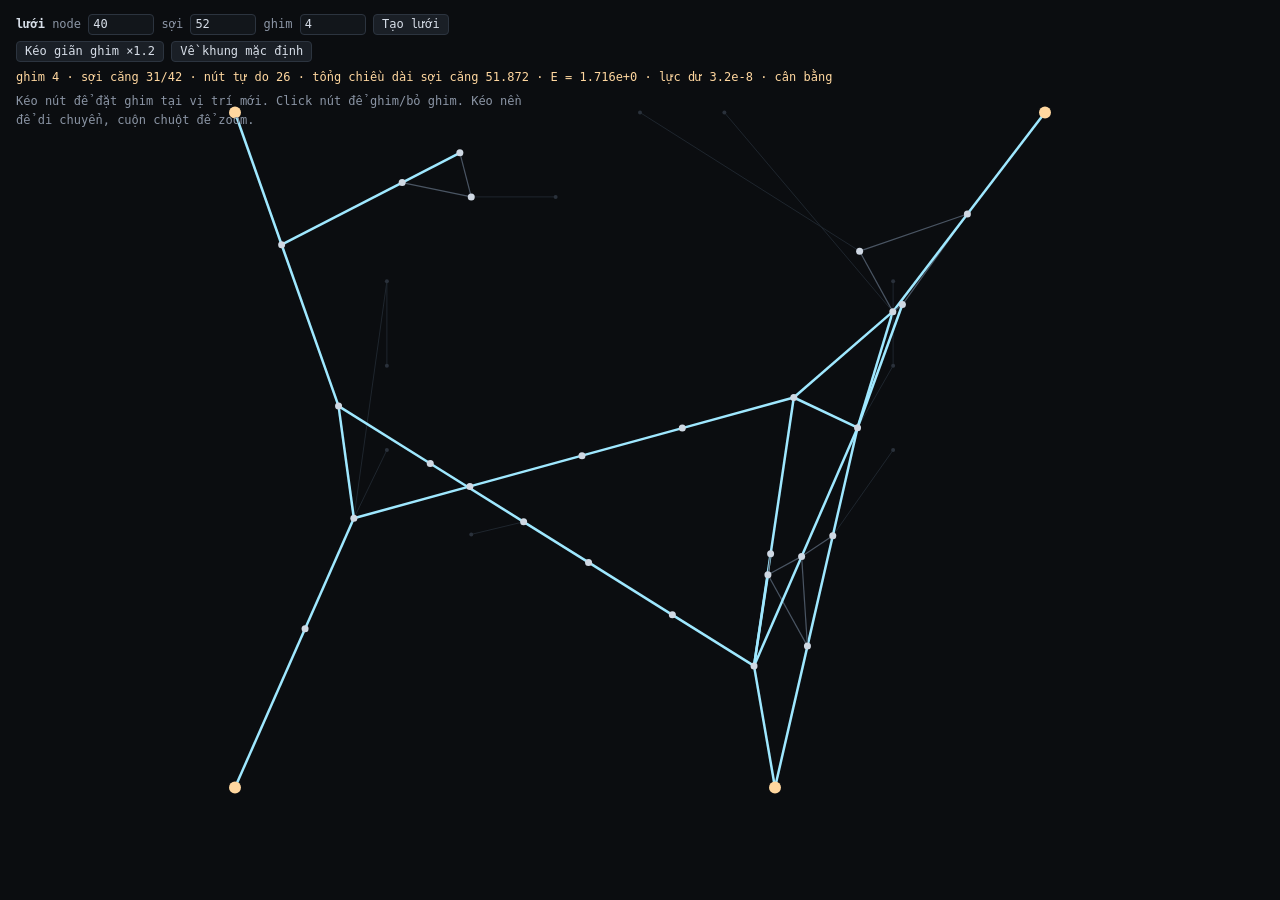
==== tension-net/index.html @ d691d6d1 "Add tension-net: rope network under tension, no gravity New standalone project (tension-net/): - cor" ====
<!doctype html>
<html lang="vi">
<head>
<meta charset="utf-8">
<meta name="viewport" content="width=device-width,initial-scale=1">
<title>Tension Net</title>
<style>
  html, body { margin: 0; height: 100%; background: #0b0d10; overflow: hidden; }
  canvas { display: block; touch-action: none; cursor: grab; }
  canvas.dragging { cursor: grabbing; }
  #hud {
    position: fixed; top: 14px; left: 16px;
    font: 12px/1.6 ui-monospace, SFMono-Regular, Menlo, monospace;
    color: #8b95a5; user-select: none;
  }
  #hud b { color: #d7dee8; font-weight: 600; }
  #hud input {
    font: inherit; width: 56px; color: #d7dee8; background: #12161b;
    border: 1px solid #2c343f; border-radius: 4px; padding: 0 4px;
  }
  #hud button {
    font: inherit; color: #d7dee8; background: #1a1f26;
    border: 1px solid #2c343f; border-radius: 4px; padding: 0 8px; cursor: pointer;
  }
  #row { margin-top: 6px; }
  #info { color: #ffd79f; margin-top: 6px; }
  #hint { color: #8b95a5; margin-top: 4px; max-width: 520px; white-space: normal; }
</style>
</head>
<body>
<canvas id="c"></canvas>
<div id="hud">
  <div><b>lưới</b> node <input id="n" type="number" min="2" max="200" value="40">
    sợi <input id="m" type="number" min="1" max="400" value="52">
    ghim <input id="p" type="number" min="2" max="200" value="4">
    <button id="gen">Tạo lưới</button></div>
  <div id="row"><button id="pull">Kéo giãn ghim ×1.2</button>
    <button id="view">Về khung mặc định</button></div>
  <div id="info"></div>
  <div id="hint">Kéo nút để đặt ghim tại vị trí mới. Click nút để ghim/bỏ ghim. Kéo nền để di chuyển, cuộn chuột để zoom.</div>
</div>
<script src="core.js"></script>
<script src="app.js"></script>
</body>
</html>
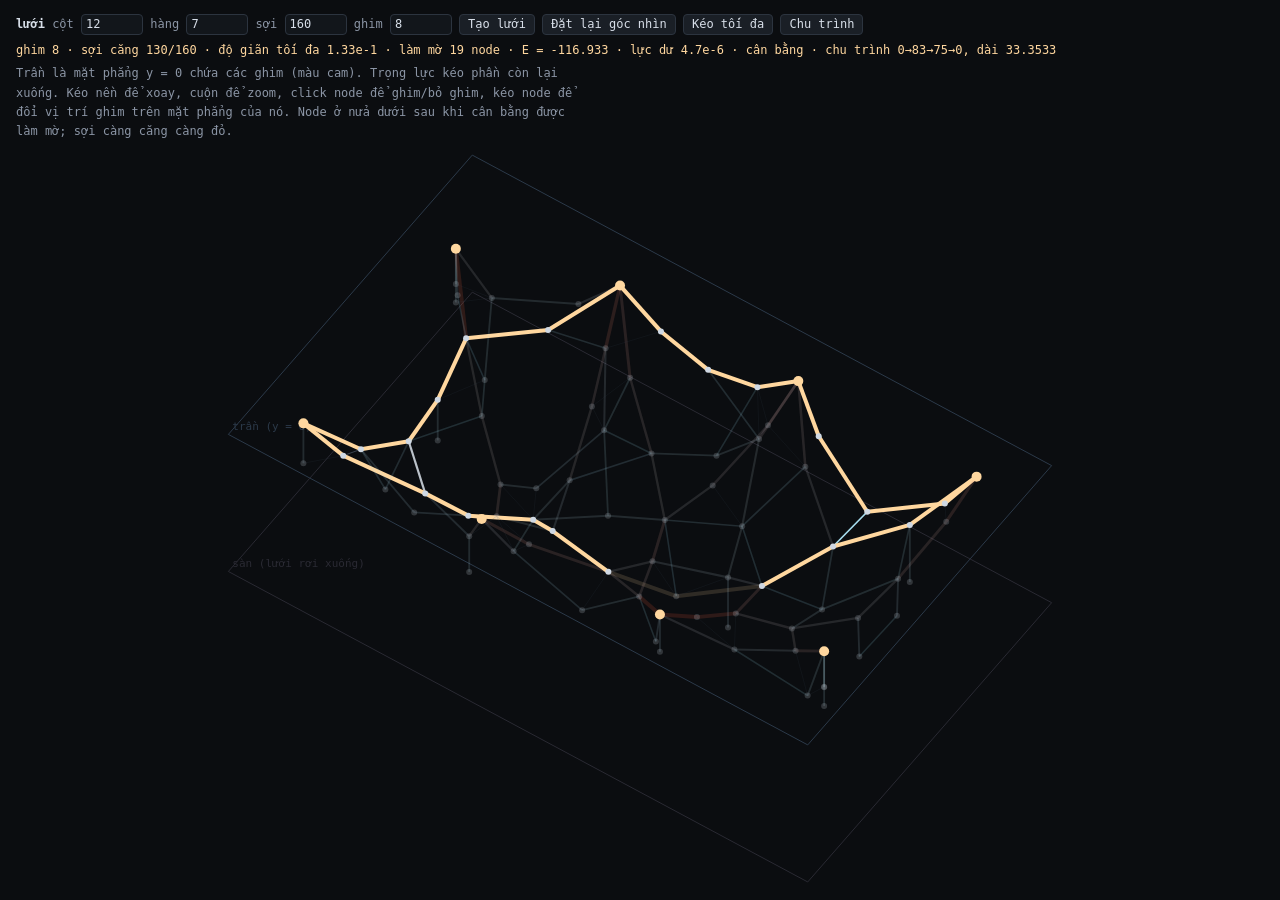
==== commit d5c9d3eb: "tension-net: 3D gravity sheet, max pull, cycle through pins - Gravity sheet: pins on ceiling y=0, fr" ====
--- a/tension-net/index.html
+++ b/tension-net/index.html
@@ -3,7 +3,7 @@
 <head>
 <meta charset="utf-8">
 <meta name="viewport" content="width=device-width,initial-scale=1">
-<title>Tension Net</title>
+<title>Tension Net 3D</title>
 <style>
   html, body { margin: 0; height: 100%; background: #0b0d10; overflow: hidden; }
   canvas { display: block; touch-action: none; cursor: grab; }
@@ -15,7 +15,7 @@
   }
   #hud b { color: #d7dee8; font-weight: 600; }
   #hud input {
-    font: inherit; width: 56px; color: #d7dee8; background: #12161b;
+    font: inherit; width: 52px; color: #d7dee8; background: #12161b;
     border: 1px solid #2c343f; border-radius: 4px; padding: 0 4px;
   }
   #hud button {
@@ -24,20 +24,24 @@
   }
   #row { margin-top: 6px; }
   #info { color: #ffd79f; margin-top: 6px; }
-  #hint { color: #8b95a5; margin-top: 4px; max-width: 520px; white-space: normal; }
+  #hint { color: #8b95a5; margin-top: 4px; max-width: 560px; white-space: normal; }
 </style>
 </head>
 <body>
 <canvas id="c"></canvas>
 <div id="hud">
-  <div><b>lưới</b> node <input id="n" type="number" min="2" max="200" value="40">
-    sợi <input id="m" type="number" min="1" max="400" value="52">
-    ghim <input id="p" type="number" min="2" max="200" value="4">
-    <button id="gen">Tạo lưới</button></div>
-  <div id="row"><button id="pull">Kéo giãn ghim ×1.2</button>
-    <button id="view">Về khung mặc định</button></div>
+  <div><b>lưới</b> cột <input id="cols" type="number" min="2" max="30" value="12">
+    hàng <input id="rows" type="number" min="2" max="30" value="7">
+    sợi <input id="m" type="number" min="1" max="600" value="160">
+    ghim <input id="p" type="number" min="2" max="64" value="8">
+    <button id="gen">Tạo lưới</button>
+    <button id="view">Đặt lại góc nhìn</button>
+    <button id="max">Kéo tối đa</button>
+    <button id="tour">Chu trình</button></div>
   <div id="info"></div>
-  <div id="hint">Kéo nút để đặt ghim tại vị trí mới. Click nút để ghim/bỏ ghim. Kéo nền để di chuyển, cuộn chuột để zoom.</div>
+  <div id="hint">Trần là mặt phẳng y = 0 chứa các ghim (màu cam). Trọng lực kéo phần còn lại xuống.
+    Kéo nền để xoay, cuộn để zoom, click node để ghim/bỏ ghim, kéo node để đổi vị trí ghim trên mặt phẳng của nó.
+    Node ở nửa dưới sau khi cân bằng được làm mờ; sợi càng căng càng đỏ.</div>
 </div>
 <script src="core.js"></script>
 <script src="app.js"></script>
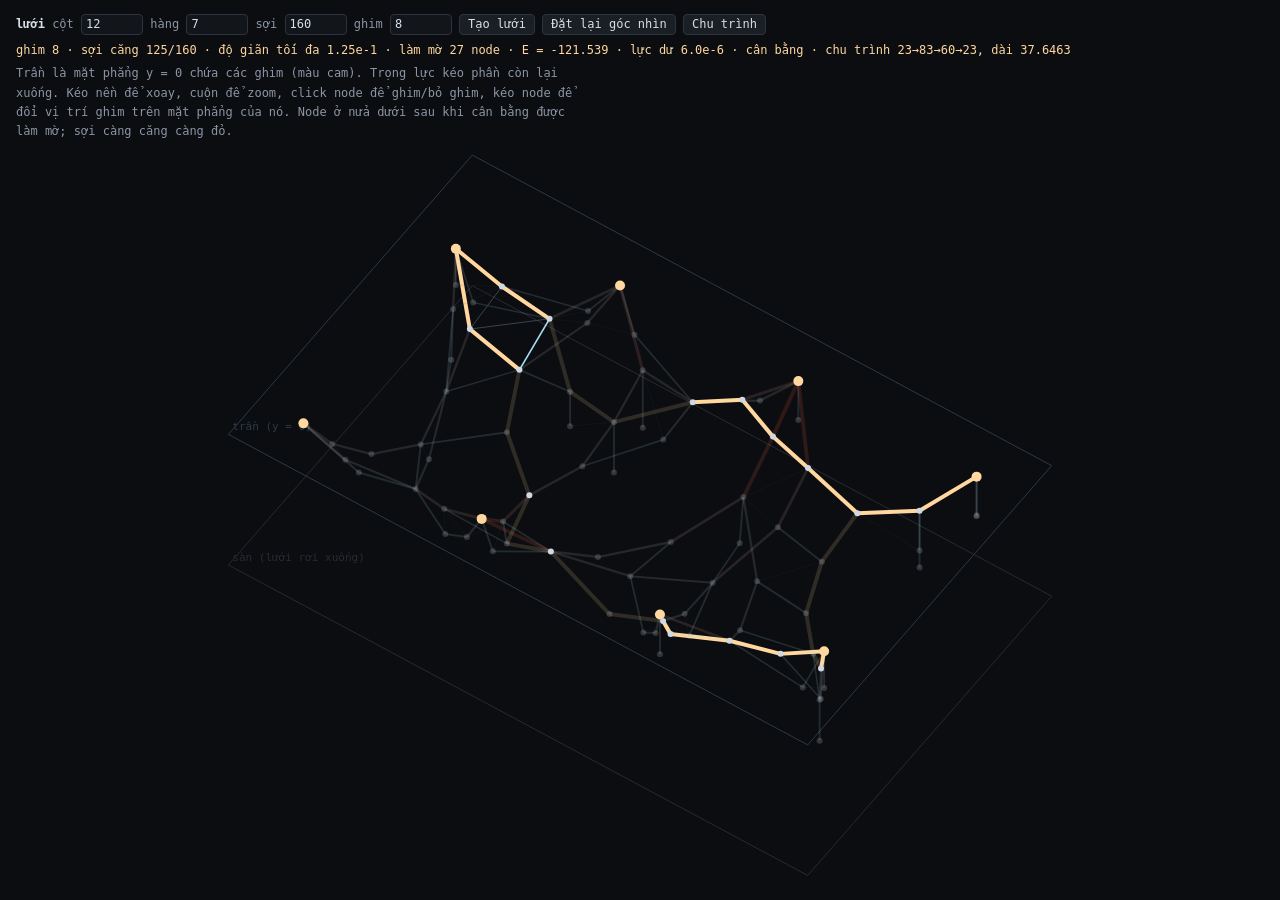
==== commit a4395a2d: "tension-net: remove maxPull; test shortest pin distance with Dijkstra The solver-based max-pull was " ====
--- a/tension-net/index.html
+++ b/tension-net/index.html
@@ -36,7 +36,6 @@
     ghim <input id="p" type="number" min="2" max="64" value="8">
     <button id="gen">Tạo lưới</button>
     <button id="view">Đặt lại góc nhìn</button>
-    <button id="max">Kéo tối đa</button>
     <button id="tour">Chu trình</button></div>
   <div id="info"></div>
   <div id="hint">Trần là mặt phẳng y = 0 chứa các ghim (màu cam). Trọng lực kéo phần còn lại xuống.
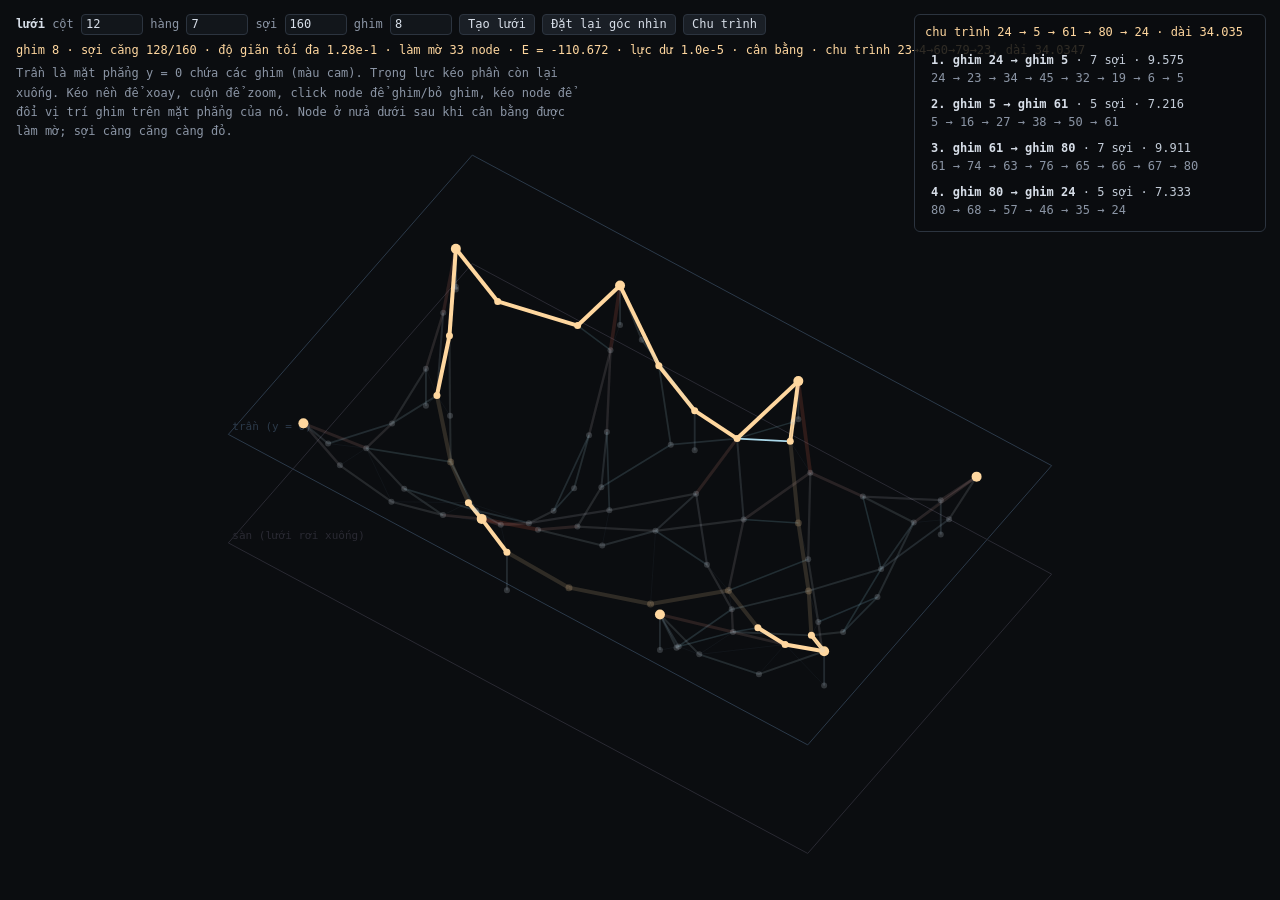
==== commit e4b0ed52: "tension-net: list cycle segments, hover to highlight - Each pin-to-pin segment of the cycle is liste" ====
--- a/tension-net/index.html
+++ b/tension-net/index.html
@@ -25,6 +25,16 @@
   #row { margin-top: 6px; }
   #info { color: #ffd79f; margin-top: 6px; }
   #hint { color: #8b95a5; margin-top: 4px; max-width: 560px; white-space: normal; }
+  #tourlist {
+    position: fixed; top: 14px; right: 14px; width: 330px; max-height: 80vh; overflow: auto;
+    font: 12px/1.5 ui-monospace, SFMono-Regular, Menlo, monospace; color: #c3ccd8;
+    background: rgba(11,13,16,0.85); border: 1px solid #2c343f; border-radius: 6px; padding: 8px 10px;
+  }
+  #tourlist:empty { display: none; }
+  #tourlist .head { color: #ffd79f; margin-bottom: 6px; }
+  #tourlist .seg { padding: 4px 6px; border-radius: 4px; cursor: default; }
+  #tourlist .seg:hover { background: #1f2630; color: #ffffff; }
+  #tourlist .nodes { color: #8b95a5; word-break: break-word; }
 </style>
 </head>
 <body>
@@ -38,7 +48,8 @@
     <button id="view">Đặt lại góc nhìn</button>
     <button id="tour">Chu trình</button></div>
   <div id="info"></div>
-  <div id="hint">Trần là mặt phẳng y = 0 chứa các ghim (màu cam). Trọng lực kéo phần còn lại xuống.
+  <div id="tourlist"></div>
+<div id="hint">Trần là mặt phẳng y = 0 chứa các ghim (màu cam). Trọng lực kéo phần còn lại xuống.
     Kéo nền để xoay, cuộn để zoom, click node để ghim/bỏ ghim, kéo node để đổi vị trí ghim trên mặt phẳng của nó.
     Node ở nửa dưới sau khi cân bằng được làm mờ; sợi càng căng càng đỏ.</div>
 </div>
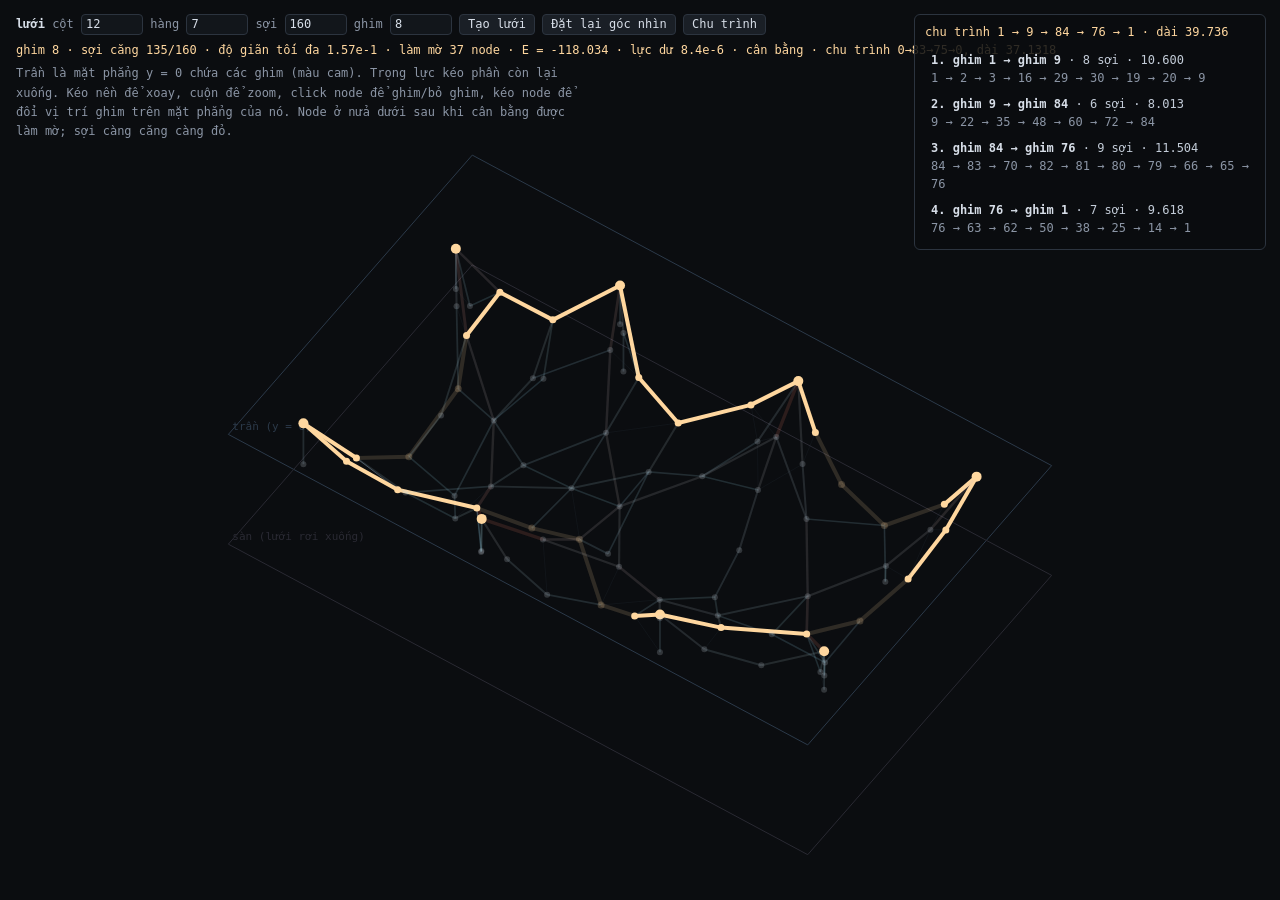
==== commit 6ff67a5a: "tension-net: keep cycle animation running; add completion line - Clicking or panning the background " ====
--- a/tension-net/index.html
+++ b/tension-net/index.html
@@ -35,6 +35,7 @@
   #tourlist .seg { padding: 4px 6px; border-radius: 4px; cursor: default; }
   #tourlist .seg:hover { background: #1f2630; color: #ffffff; }
   #tourlist .nodes { color: #8b95a5; word-break: break-word; }
+  #tourlist .done { margin-top: 8px; padding-top: 6px; border-top: 1px solid #2c343f; color: #9be38a; }
 </style>
 </head>
 <body>
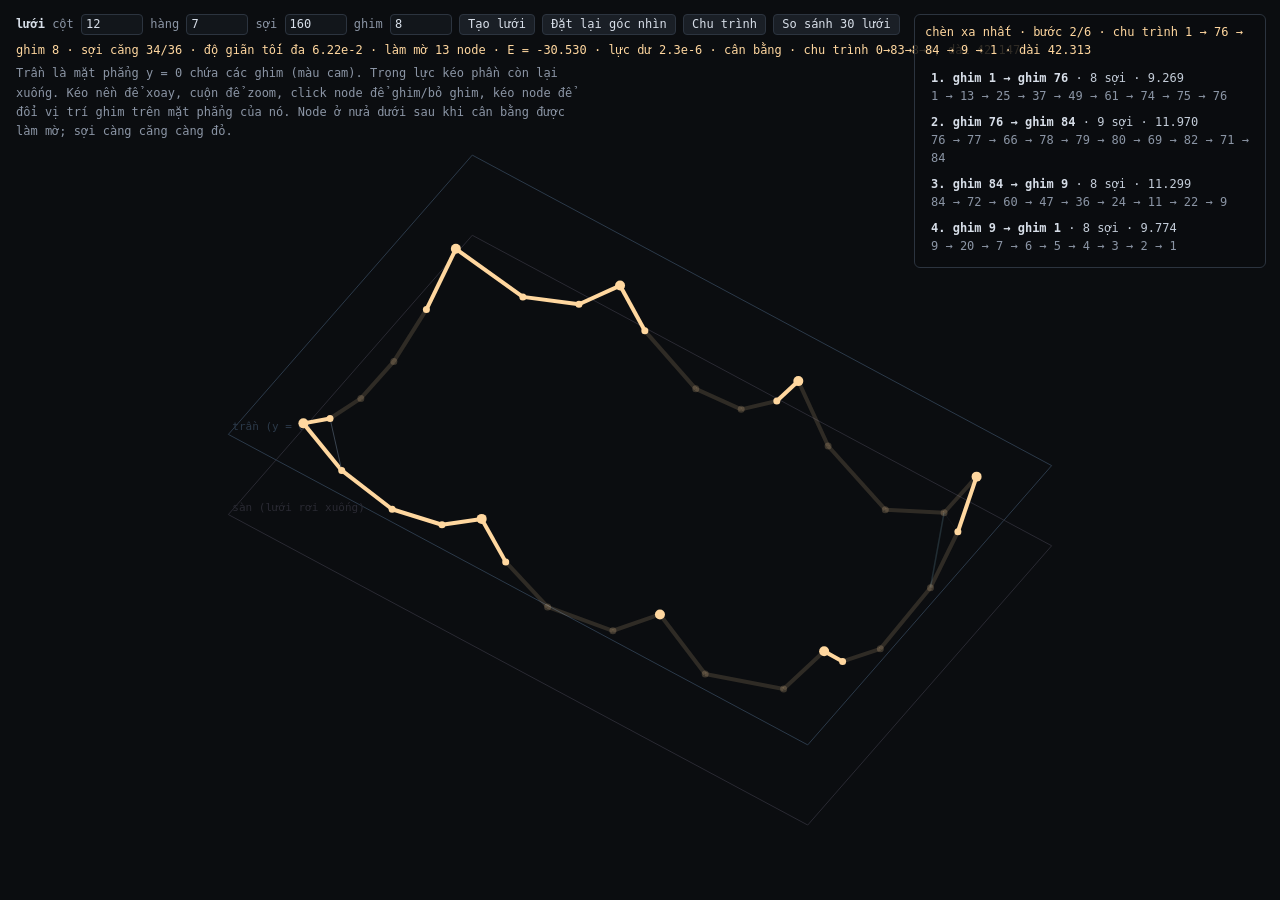
==== commit a52b4bb0: "tension-net: run cycle algorithms in sequence; compare with Held-Karp - Farthest insertion runs step" ====
--- a/tension-net/index.html
+++ b/tension-net/index.html
@@ -35,6 +35,16 @@
   #tourlist .seg { padding: 4px 6px; border-radius: 4px; cursor: default; }
   #tourlist .seg:hover { background: #1f2630; color: #ffffff; }
   #tourlist .nodes { color: #8b95a5; word-break: break-word; }
+  #cmpbox {
+    position: fixed; bottom: 14px; right: 14px; width: 330px; max-height: 40vh; overflow: auto;
+    font: 12px/1.5 ui-monospace, SFMono-Regular, Menlo, monospace; color: #c3ccd8;
+    background: rgba(11,13,16,0.85); border: 1px solid #2c343f; border-radius: 6px; padding: 8px 10px;
+  }
+  #cmpbox:empty { display: none; }
+  #cmpbox .head { color: #ffd79f; margin-bottom: 6px; }
+  table.cmp { width: 100%; border-collapse: collapse; margin-top: 6px; }
+  table.cmp th, table.cmp td { text-align: left; padding: 2px 4px; border-bottom: 1px solid #1f2630; }
+  table.cmp td.ord { color: #8b95a5; word-break: break-word; }
   #tourlist .done { margin-top: 8px; padding-top: 6px; border-top: 1px solid #2c343f; color: #9be38a; }
 </style>
 </head>
@@ -47,9 +57,11 @@
     ghim <input id="p" type="number" min="2" max="64" value="8">
     <button id="gen">Tạo lưới</button>
     <button id="view">Đặt lại góc nhìn</button>
-    <button id="tour">Chu trình</button></div>
+    <button id="tour">Chu trình</button>
+    <button id="cmp">So sánh 30 lưới</button></div>
   <div id="info"></div>
   <div id="tourlist"></div>
+  <div id="cmpbox"></div>
 <div id="hint">Trần là mặt phẳng y = 0 chứa các ghim (màu cam). Trọng lực kéo phần còn lại xuống.
     Kéo nền để xoay, cuộn để zoom, click node để ghim/bỏ ghim, kéo node để đổi vị trí ghim trên mặt phẳng của nó.
     Node ở nửa dưới sau khi cân bằng được làm mờ; sợi càng căng càng đỏ.</div>
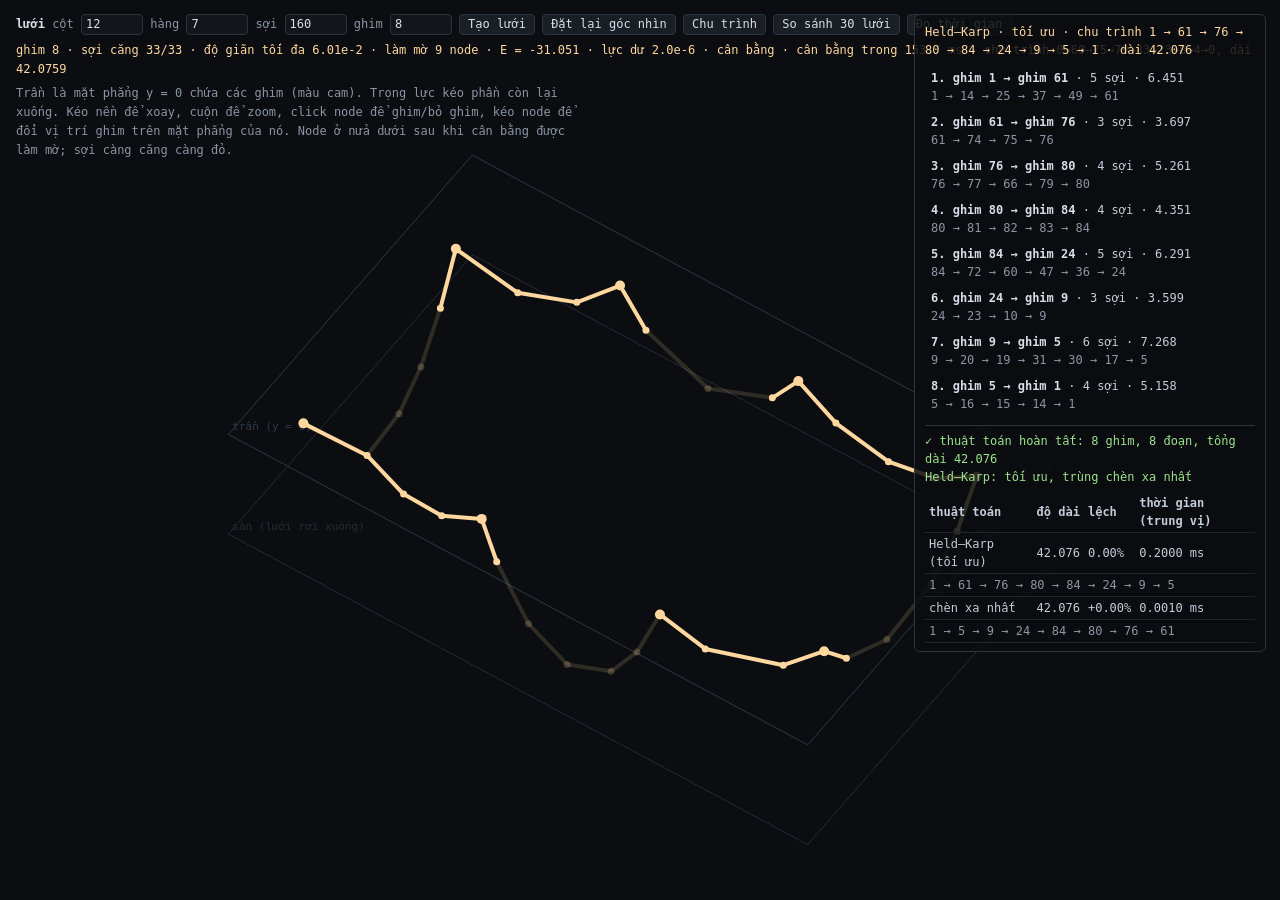
==== commit ee946e35: "tension-net: disable tour animation; fair timing comparison - The tour animation is off (ANIMATE = f" ====
--- a/tension-net/index.html
+++ b/tension-net/index.html
@@ -58,7 +58,8 @@
     <button id="gen">Tạo lưới</button>
     <button id="view">Đặt lại góc nhìn</button>
     <button id="tour">Chu trình</button>
-    <button id="cmp">So sánh 30 lưới</button></div>
+    <button id="cmp">So sánh 30 lưới</button>
+    <button id="timing">Đo thời gian</button></div>
   <div id="info"></div>
   <div id="tourlist"></div>
   <div id="cmpbox"></div>
